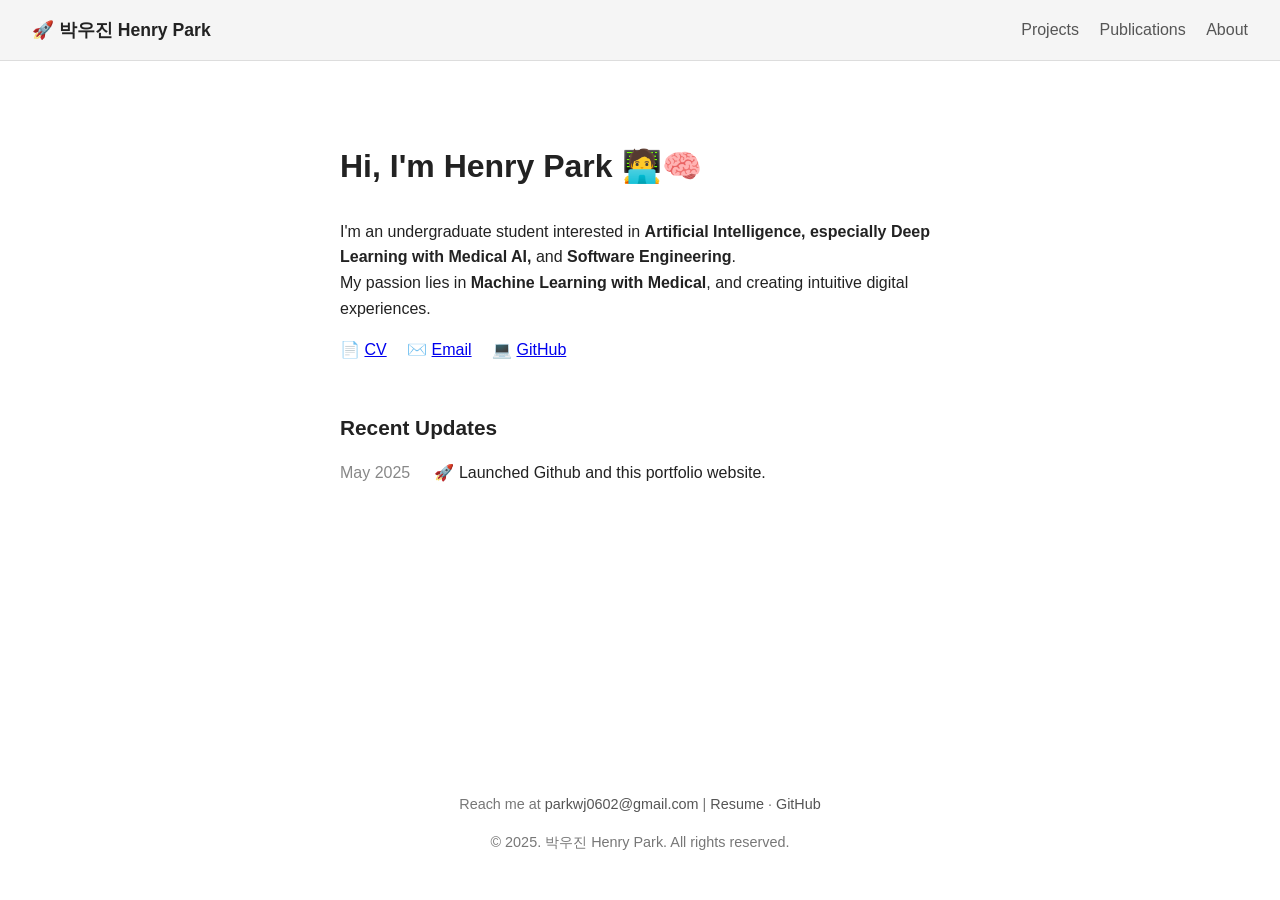
==== githubio/index.html @ f8779a86 "Add files via upload" ====
<!DOCTYPE html>
<html lang="en">
<head>
  <meta charset="UTF-8" />
  <meta name="viewport" content="width=device-width, initial-scale=1.0"/>
  <title>🚀 박우진 Henry Park</title>
  <link rel="stylesheet" href="style.css">
</head>
<body>
  <header>
    <div class="nav">
      <div class="name"><a href="index.html">🚀 박우진 Henry Park</a></div>
      <div class="menu">
        <a href="projects.html">Projects</a>
        <a href="publications.html">Publications</a>
        <a href="about.html">About</a>
      </div>
    </div>
  </header>

  <main class="container">
    <section class="intro">
      <h1>Hi, I'm Henry Park 🧑‍💻🧠</h1>
      <p class="desc">
        I'm an undergraduate student interested in <strong>Artificial Intelligence, especially Deep Learning with Medical AI, </strong> and <strong>Software Engineering</strong>.<br/>
        My passion lies in <strong>Machine Learning with Medical</strong>, and creating intuitive digital experiences.
      </p>
      <div class="icons">
        📄 <a href="#">CV</a>
        ✉️ <a href="mailto:parkwj0602@gmail.com">Email</a>
        💻 <a href="https://github.com/HenryPark62" target="_blank">GitHub</a>
      </div>
    </section>


    <!-- 업데이트 -->
    <section class="updates">
      <h2>Recent Updates</h2>
      <ul>

        <li><span>May 2025</span> 🚀 Launched Github and this portfolio website.</li>
        
        
        <!-- 
        <li><span>May 2025</span> 🧾 Submitted research paper to KCC 2025.</li>
        <li><span>Apr 2025</span> 🚀 Launched Github and this portfolio website.</li>
        <li><span>Feb 2025</span> 🤖 Released open-source ML project on GitHub.</li>
        -->

      </ul>
    </section>
  </main>

  <footer>
    <p>Reach me at <a href="mailto:parkwj0602@gmail.com">parkwj0602@gmail.com</a> |
      <a href="#">Resume</a> · <a href="#">GitHub</a></p>
    <p>© 2025. 박우진 Henry Park. All rights reserved.</p>
  </footer>
</body>
</html>
---- githubio/style.css ----
body {
  font-family: -apple-system, BlinkMacSystemFont, sans-serif;
  margin: 0;
  padding: 0;
  background-color: #fff;
  color: #222;
  line-height: 1.6;
}
header {
  background-color: #f5f5f5;
  border-bottom: 1px solid #ddd;
}
.nav {
  display: flex;
  justify-content: space-between;
  align-items: center;
  padding: 1rem 2rem;
}
.name {
  font-weight: bold;
  font-size: 1.1rem;
}

.name a {
  color: inherit;
  text-decoration: none;
  font-weight: bold;
  font-size: 1.1rem;
}
.name a:hover {
  text-decoration: underline;
}


.menu {
  margin-left: auto;
}
.menu a {
  margin-left: 1rem;
  text-decoration: none;
  color: #555;
}
.menu a:hover {
  text-decoration: underline;
}
main {
  max-width: 768px;
  margin: 0 auto;
  padding: 4rem 2rem 2rem;
}
h1 {
  margin-top: 2rem;
  font-size: 2rem;
}
.desc {
  margin-top: 1rem;
  max-width: 600px;
}
.icons {
  margin-top: 1rem;
}
.icons a {
  margin-right: 1rem;
}
.updates {
  margin-top: 3rem;
}
.updates h2 {
  font-size: 1.3rem;
}
.updates ul {
  list-style: none;
  padding-left: 0;
}
.updates li {
  margin: 0.5rem 0;
}
.updates span {
  color: #888;
  display: inline-block;
  width: 90px;
}


/* 전체 화면을 플렉스 레이아웃으로 설정 */
html, body {
  height: 100%;
  margin: 0;
  display: flex;
  flex-direction: column;
}

/* 메인 콘텐츠가 남은 공간 채우도록 */
main.container {
  flex: 1 0 auto;
}

/* 푸터를 하단에 고정 */
footer {
  flex-shrink: 0;
  text-align: center;
  padding: 2rem 1rem;
  font-size: 0.9rem;
  color: #777;
  background: #fff;
}
footer a {
  color: #555;
  text-decoration: none;
}
footer a:hover {
  text-decoration: underline;
}

.container {
  max-width: 1000px;
  margin: 0 auto;
  padding: 3rem 2rem;
}

/* 필터 탭 스타일 */
.filter-tabs {
  display: flex;
  gap: 1rem;
  margin-bottom: 2rem;
}
.filter-tabs button {
  border: none;
  background: none;
  font-weight: 500;
  color: #555;
  cursor: pointer;
}
.filter-tabs .active {
  font-weight: bold;
  color: #000;
}

/* 프로젝트 카드 레이아웃 */
.project-grid {
  display: grid;
  grid-template-columns: repeat(auto-fit, minmax(300px, 1fr));
  gap: 2rem;
}

.project-card {
  background: white;
  border: 1px solid #ddd;
  border-radius: 8px;
  overflow: hidden;
  padding: 1rem;
  transition: box-shadow 0.2s ease-in-out;
}
.project-card:hover {
  box-shadow: 0 4px 12px rgba(0, 0, 0, 0.06);
}
.project-card img {
  width: 100%;
  border-radius: 6px;
  margin-bottom: 1rem;
}
.project-card h3 {
  margin: 0.5rem 0;
}
.project-card .tags {
  margin-top: 1rem;
  display: flex;
  flex-wrap: wrap;
  gap: 0.5rem;
}
.project-card .tags span {
  background-color: #f1f1f1;
  border-radius: 4px;
  padding: 0.3rem 0.6rem;
  font-size: 0.8rem;
}

.project-detail .back-link {
  display: inline-block;
  margin-bottom: 2rem;
  font-size: 0.95rem;
  color: #555;
  text-decoration: none;
}
.project-detail h1 {
  font-size: 2rem;
  margin-bottom: 0.25rem;
}
.project-meta {
  font-size: 0.95rem;
  color: #777;
  margin-bottom: 2rem;
}
.cover-image {
  width: 100%;
  max-width: 800px;
  border-radius: 8px;
  margin: 2rem 0;
}
.project-detail ul {
  list-style: disc;
  padding-left: 1.5rem;
}
.project-detail .tags {
  display: flex;
  flex-wrap: wrap;
  gap: 0.5rem;
  margin-top: 1rem;
}
.project-detail .tags span {
  background-color: #f1f1f1;
  border-radius: 4px;
  padding: 0.3rem 0.6rem;
  font-size: 0.8rem;
}


.publication-card {
  display: flex;
  align-items: flex-start;
  gap: 2rem;
  margin-top: 3rem;
}

.pub-thumb {
  width: 300px;
  border-radius: 8px;
  object-fit: cover;
}

.pub-content h2 {
  font-size: 1.3rem;
  margin-bottom: 0.5rem;
}

.pub-content p {
  margin: 0.25rem 0;
  color: #444;
}

.pdf-link {
  display: inline-block;
  margin-top: 0.75rem;
  font-size: 0.95rem;
  background: #f5f5f5;
  padding: 0.4rem 0.8rem;
  border-radius: 6px;
  text-decoration: none;
  color: #333;
}
.pdf-link:hover {
  background: #eaeaea;
}


.about .intro-box {
  display: flex;
  align-items: flex-start;
  gap: 2rem;
  margin-bottom: 3rem;
}
.profile-photo {
  width: 200px;
  border-radius: 12px;
}
.bio {
  flex: 1;
}
h2 {
  margin-top: 2rem;
}
.entry {
  margin-top: 1rem;
  margin-bottom: 2rem;
  line-height: 1.6;
}
.entry .right {
  float: right;
  color: #888;
  font-size: 0.9rem;
}
.compact-list {
  list-style-type: disc;
  margin-left: 1.5rem;
}


.skills {
  display: grid;
  grid-template-columns: repeat(auto-fit, minmax(200px, 1fr));
  gap: 1.5rem;
  margin-top: 0.3rem;
  font-size: 0.95rem;
}


.skills-grid {
  display: grid;
  grid-template-columns: repeat(auto-fit, minmax(200px, 1fr));
  gap: 1.2rem;
  margin-top: 0.3rem;
  font-size: 0.95rem;
}
.skills-grid h3 {
  margin-bottom: 0.3rem;
  font-weight: bold;
}
.skills-grid p {
  margin: 0.25rem 0;
  color: #333;
}



/* 점은 그대로 유지하되 들여쓰기 제거 */
.flat-list {
  list-style-type: disc;
  margin-left: 0;        /* 전체 들여쓰기 제거 */
  padding-left: 1rem;    /* 리스트 점은 유지하되 너무 붙지 않도록 */
}

.flat-list li {
  margin: 0.3rem 0;       /* 줄 간격 약간 조정 */
  text-indent: 0;         /* 내용 들여쓰기 제거 */
}


.profile-section {
  display: flex;
  gap: 2rem;
  align-items: flex-start;
  margin-bottom: 3rem;
  flex-wrap: wrap;
}

.profile-image img {
  width: 180px;
  height: 220px;
  object-fit: cover;
  border-radius: 12px;
  box-shadow: 0 4px 12px rgba(0,0,0,0.1);
}

.profile-description {
  flex: 1;
  min-width: 250px;
}

.contact-icons {
  margin-top: 1rem;
  font-size: 0.95rem;
}

.contact-icons a {
  margin-right: 1rem;
  color: #333;
  text-decoration: none;
}


.item {
  display: flex;
  justify-content: space-between;
  align-items: flex-start;
  margin-bottom: 1.2rem;
  flex-wrap: wrap;
}

.item-main {
  flex: 1;
}

.item-main .sub {
  color: #666;
  font-size: 0.95rem;
  margin-top: 0.2rem;
}

.item-date {
  color: #999;
  font-size: 0.9rem;
  white-space: nowrap;
  margin-left: 1rem;
}

/* 각 제목 섹션의 상단 간격 보강 */
.section {
  margin-top: 3.5rem;
  margin-bottom: 1.5rem;
}

/* 제목 간격 자체도 살짝 강화 */
h2 {
  margin-top: 0;
  margin-bottom: 1rem;
}
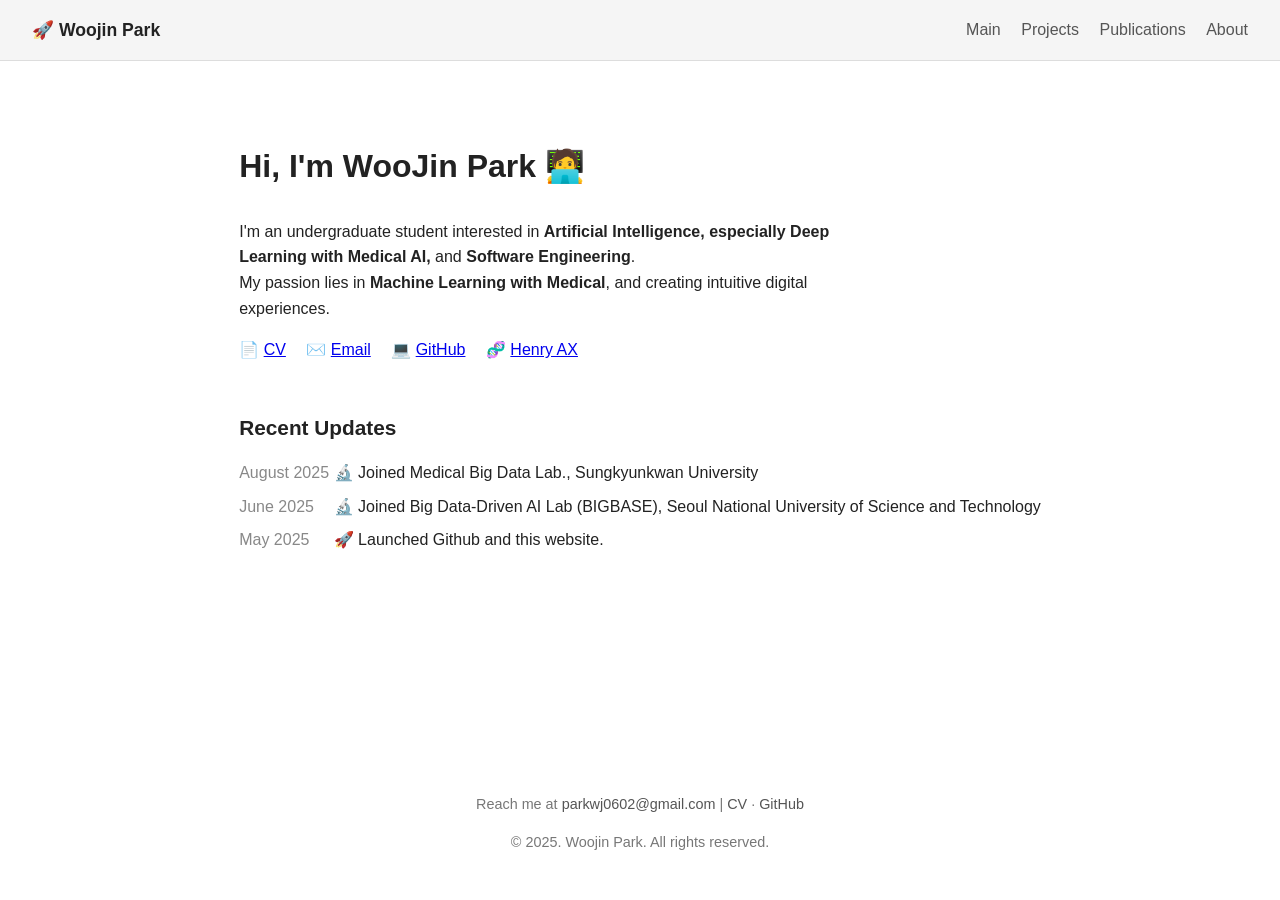
==== commit fa8150a0: "Add files via upload" ====
--- a/githubio/index.html
+++ b/githubio/index.html
@@ -3,32 +3,37 @@
 <head>
   <meta charset="UTF-8" />
   <meta name="viewport" content="width=device-width, initial-scale=1.0"/>
-  <title>🚀 박우진 Henry Park</title>
+  <title>🚀 Woojin Park</title>
   <link rel="stylesheet" href="style.css">
 </head>
 <body>
+
+  <!-- 상단 네비게이션 -->
   <header>
     <div class="nav">
-      <div class="name"><a href="index.html">🚀 박우진 Henry Park</a></div>
+        <div class="name"><a href="index.html">🚀 Woojin Park</a></div>
       <div class="menu">
-        <a href="projects.html">Projects</a>
+        <a href="index.html" class="active">Main</a>
+        <a href="projects.html" class="active">Projects</a>
         <a href="publications.html">Publications</a>
         <a href="about.html">About</a>
       </div>
     </div>
   </header>
 
+  
   <main class="container">
     <section class="intro">
-      <h1>Hi, I'm Henry Park 🧑‍💻🧠</h1>
+      <h1>Hi, I'm WooJin Park 🧑‍💻</h1>
       <p class="desc">
         I'm an undergraduate student interested in <strong>Artificial Intelligence, especially Deep Learning with Medical AI, </strong> and <strong>Software Engineering</strong>.<br/>
         My passion lies in <strong>Machine Learning with Medical</strong>, and creating intuitive digital experiences.
       </p>
       <div class="icons">
-        📄 <a href="#">CV</a>
+        📄 <a href="assets/CV_WooJinPark.pdf" target="_blank">CV</a>
         ✉️ <a href="mailto:parkwj0602@gmail.com">Email</a>
         💻 <a href="https://github.com/HenryPark62" target="_blank">GitHub</a>
+        🧬 <a href="HenryAX.html" target="_blank">Henry AX</a>
       </div>
     </section>
 
@@ -37,8 +42,12 @@
     <section class="updates">
       <h2>Recent Updates</h2>
       <ul>
+        
+        <li><span>August 2025</span> 🔬 Joined Medical Big Data Lab., Sungkyunkwan University</li>
 
-        <li><span>May 2025</span> 🚀 Launched Github and this portfolio website.</li>
+        <li><span>June 2025</span> 🔬 Joined Big Data-Driven AI Lab (BIGBASE), Seoul National University of Science and Technology</li>
+        
+        <li><span>May 2025</span> 🚀 Launched Github and this website.</li>
         
         
         <!-- 
@@ -53,8 +62,8 @@
 
   <footer>
     <p>Reach me at <a href="mailto:parkwj0602@gmail.com">parkwj0602@gmail.com</a> |
-      <a href="#">Resume</a> · <a href="#">GitHub</a></p>
-    <p>© 2025. 박우진 Henry Park. All rights reserved.</p>
+      <a href="assets/CV_WooJinPark.pdf" target="_blank">CV</a> · <a href="https://github.com/HenryPark62" target="_blank">GitHub</a></p>
+    <p>© 2025. Woojin Park. All rights reserved.</p>
   </footer>
 </body>
 </html>
